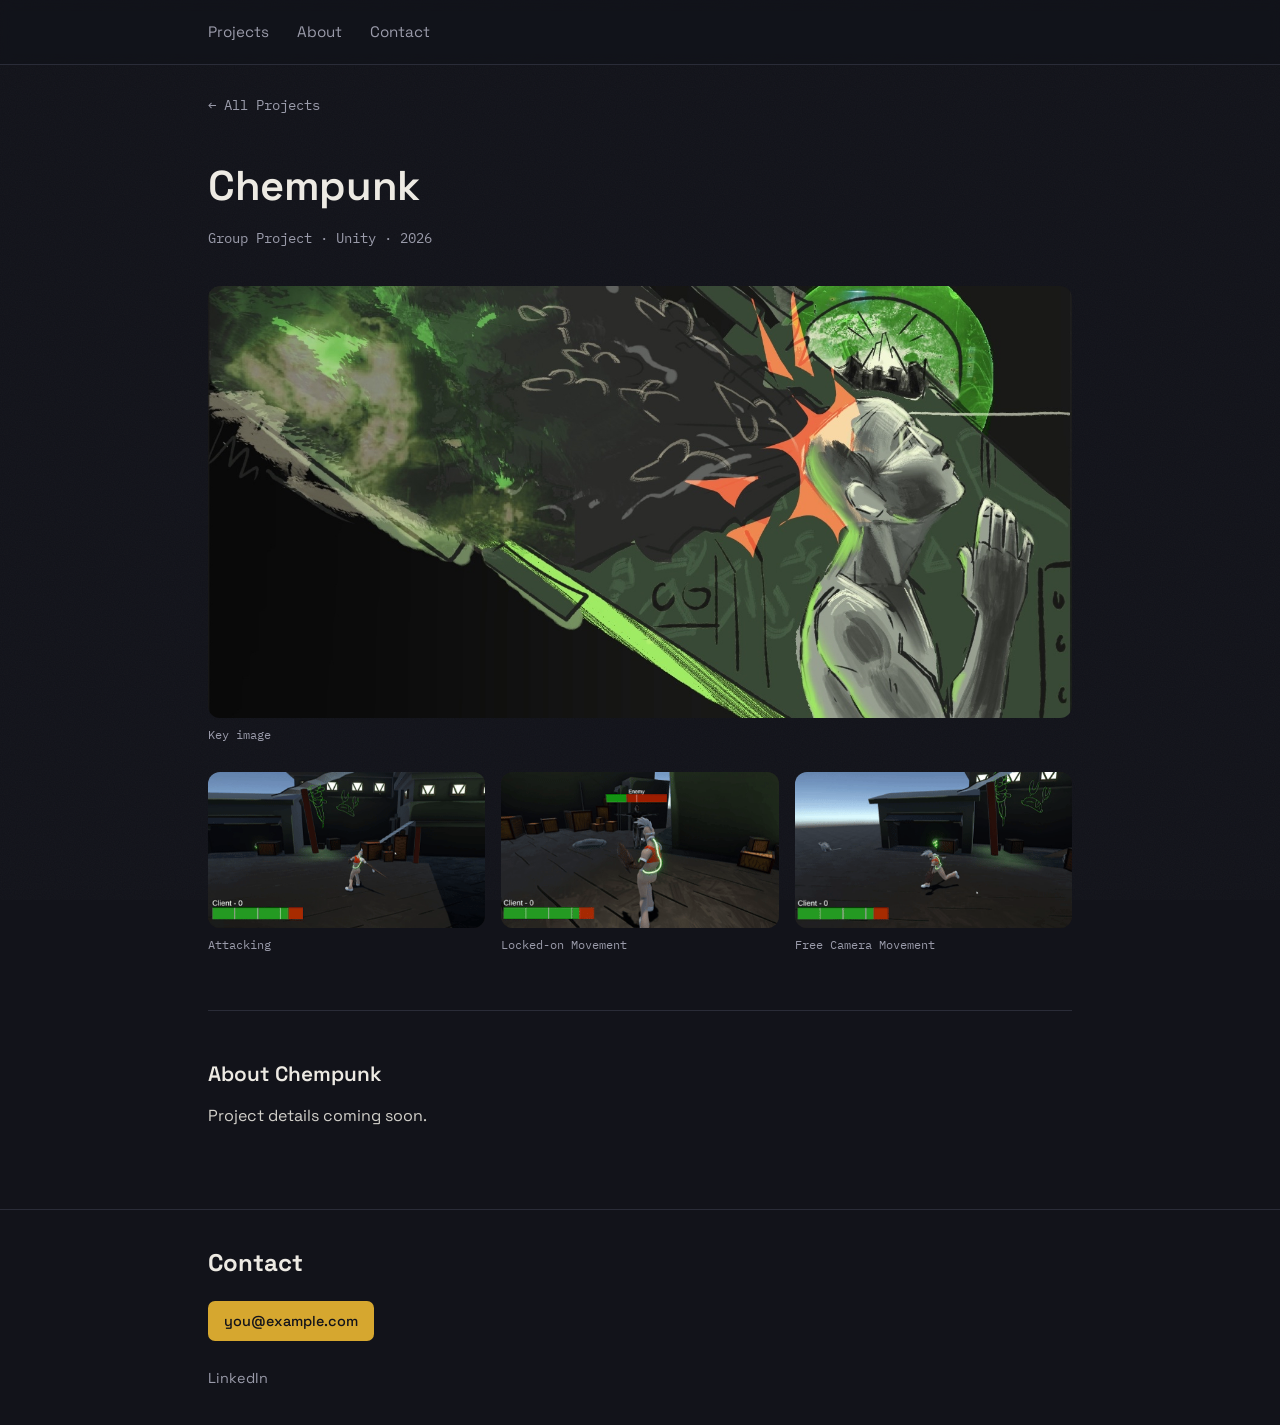
==== chempunk.html @ a5f0ac64 "Cleanup" ====
<!DOCTYPE html>
<html lang="en">
<head>
<meta charset="UTF-8">
<meta name="viewport" content="width=device-width, initial-scale=1.0">
<title>Chempunk — Games Portfolio</title>
<link rel="preconnect" href="https://fonts.googleapis.com">
<link rel="preconnect" href="https://fonts.gstatic.com" crossorigin>
<link href="https://fonts.googleapis.com/css2?family=Space+Grotesk:wght@400;500;600;700&family=IBM+Plex+Mono:wght@400;500&display=swap" rel="stylesheet">
<link rel="stylesheet" href="style.css">
</head>
<body class="chempunk-page">

  <div class="grain"></div>

  <header class="site-header">
    <div class="wrap header-inner">
      <nav class="header-nav">
        <a href="index.html#work">Projects</a>
        <a href="index.html#about">About</a>
        <a href="#contact">Contact</a>
      </nav>
    </div>
  </header>

  <div class="wrap detail-header">
    <a class="back-link" href="index.html">&larr; All Projects</a>
  </div>

  <main>
    <section class="detail-hero chempunk-detail-hero wrap">
      <div class="detail-heading">
        <h1>Chempunk</h1>
      </div>
      <p class="detail-meta">Group Project · Unity · 2026</p>
    </section>

    <section class="chempunk-media wrap" aria-label="Chempunk media references">
      <figure class="chempunk-feature">
        <img class="chempunk-media-image chempunk-feature-image" src="images/cheamheadsthumbnail.png" alt="Placeholder for Chempunk key image">
        <figcaption>Key image</figcaption>
      </figure>
      <div class="chempunk-gif-grid">
        <figure class="chempunk-gif">
          <img class="chempunk-media-image" src="images/chemheadsattack.gif" alt="Placeholder for Chempunk GIF reference 1">
          <figcaption>Attacking</figcaption>
        </figure>
        <figure class="chempunk-gif">
          <img class="chempunk-media-image" src="images/chemheadslockedonmovement.gif" alt="Placeholder for Chempunk GIF reference 2">
          <figcaption>Locked-on Movement</figcaption>
        </figure>
        <figure class="chempunk-gif">
          <img class="chempunk-media-image" src="images/chemheadsfreecammovement.gif" alt="Placeholder for Chempunk GIF reference 3">
          <figcaption>Free Camera Movement</figcaption>
        </figure>
      </div>
    </section>

    <section class="detail-body chempunk-body wrap">
      <div class="detail-copy">
        <h2>About Chempunk</h2>
        <p>Project details coming soon.</p>
      </div>
    </section>
  </main>

  <footer id="contact" class="site-footer contact-footer">
    <div class="wrap footer-inner">
      <h2>Contact</h2>
      <a class="btn" href="mailto:you@example.com">you@example.com</a>
      <div class="footer-links">
        <a href="#">LinkedIn</a>
      </div>
    </div>
  </footer>

</body>
</html>
---- style.css ----
/* =========================================================
   Tokens
========================================================= */
:root{
  --bg:          #12131a;
  --bg-raised:   #191b24;
  --ink:         #edeae3;
  --ink-dim:     #9a9baa;
  --line:        #2a2c38;
  --accent:      #d6a72f;   /* amber — used sparingly */
  --accent-ink:  #12131a;
 
  --font-display: 'Space Grotesk', 'Segoe UI', sans-serif;
  --font-body:    'Space Grotesk', 'Segoe UI', sans-serif;
  --font-mono:    'IBM Plex Mono', monospace;
}
 
*{ box-sizing: border-box; }
html{ scroll-behavior: smooth; }
 
body{
  margin:0;
  background: var(--bg);
  color: var(--ink);
  font-family: var(--font-body);
  line-height: 1.55;
  -webkit-font-smoothing: antialiased;
}
 
@media (prefers-reduced-motion: reduce){
  html{ scroll-behavior: auto; }
  *{ animation-duration: 0.01ms !important; transition-duration: 0.01ms !important; }
}
 
.wrap{
  max-width: 920px;
  margin: 0 auto;
  padding: 0 28px;
}
 
a{ color: inherit; }
 
:focus-visible{
  outline: 2px solid var(--accent);
  outline-offset: 3px;
}
 
/* subtle grain so flat dark background doesn't feel like a template */
.grain{
  position: fixed;
  inset: 0;
  pointer-events: none;
  z-index: 0;
  opacity: 0.035;
  background-image: url("data:image/svg+xml,%3Csvg xmlns='http://www.w3.org/2000/svg' width='120' height='120'%3E%3Cfilter id='n'%3E%3CfeTurbulence type='fractalNoise' baseFrequency='0.85' numOctaves='2' stitchTiles='stitch'/%3E%3C/filter%3E%3Crect width='100%25' height='100%25' filter='url(%23n)'/%3E%3C/svg%3E");
}
 
/* =========================================================
   Header
========================================================= */
.site-header{
  position: sticky;
  top: 0;
  z-index: 10;
  background: rgba(18,19,26,0.86);
  backdrop-filter: blur(6px);
  border-bottom: 1px solid var(--line);
}
.header-inner{
  display:flex;
  align-items:center;
  justify-content: space-between;
  height: 64px;
}
.header-nav{ display:flex; gap: 28px; }
.header-nav a{
  text-decoration: none;
  font-size: 0.95rem;
  color: var(--ink-dim);
  transition: color 0.15s ease;
}
.header-nav a:hover{ color: var(--ink); }
 
/* =========================================================
   Hero
========================================================= */
.hero{
  padding: 72px 0 72px;
  position: relative;
  z-index: 1;
}
.hero-inner{
  display: grid;
  grid-template-columns: 220px minmax(0, 1fr);
  gap: 36px;
  align-items: start;
}
.hero-photo{
  width: 100%;
  aspect-ratio: 4 / 5;
  margin: 0;
  border: 1px solid var(--line);
  border-radius: 10px;
  overflow: hidden;
  background: var(--bg-raised);
}
.hero-photo img,
.hero-photo-placeholder{
  width: 100%;
  height: 100%;
  display: block;
}
.hero-photo img{ object-fit: cover; }
.hero-photo-placeholder{
  display: flex;
  flex-direction: column;
  align-items: center;
  justify-content: center;
  gap: 8px;
  color: var(--ink-dim);
  background: linear-gradient(145deg, var(--bg-raised), #242735);
  font-family: var(--font-mono);
  text-align: center;
  text-transform: uppercase;
}
.hero-photo-placeholder span{ color: var(--ink); font-size: 0.9rem; }
.hero-photo-placeholder small{ font-size: 0.68rem; text-transform: none; }
.hero-title{
  font-family: var(--font-display);
  font-weight: 600;
  font-size: clamp(2.1rem, 5vw, 3.4rem);
  line-height: 1.12;
  margin: 0 0 22px;
  max-width: 14ch;
  letter-spacing: -0.01em;
}
.hero-sub{
  max-width: 54ch;
  color: var(--ink-dim);
  font-size: 1.05rem;
  margin: 0 0 40px;
}
 
/* =========================================================
   Work / game cards
========================================================= */
.work{
  padding: 20px 0 40px;
  position: relative;
  z-index: 1;
}
.game{
  display: grid;
  grid-template-columns: 220px 1fr;
  gap: 32px;
  padding: 40px 0;
  border-top: 1px solid var(--line);
}
.game:last-child{ border-bottom: 1px solid var(--line); }
 
.game-cover{
  display: block;
  aspect-ratio: 4 / 3;
  border-radius: 10px;
  overflow: hidden;
  background: var(--bg-raised);
  transition: opacity 0.15s ease;
}
.game-cover:hover{ opacity: 0.85; }
 
.game-heading h2 a{
  text-decoration: none;
  color: inherit;
  transition: color 0.15s ease;
}
.game-heading h2 a:hover{ color: var(--accent); }
.game-cover img{
  width: 100%;
  height: 100%;
  object-fit: cover;
  display: block;
}
.cover-fallback{
  width: 100%;
  height: 100%;
  display:flex;
  align-items:center;
  justify-content:center;
  font-family: var(--font-mono);
  font-size: 1.5rem;
  letter-spacing: 0.06em;
  color: rgba(237,234,227,0.85);
  background: linear-gradient(155deg, var(--tile-a, #333) 0%, var(--tile-b, #111) 100%);
}
.performance-cover .cover-fallback{
  --tile-a: #315d58;
  --tile-b: #172320;
  font-size: 1.05rem;
  color: #dce8d9;
}
.chempunk-cover .cover-fallback{
  --tile-a: #5a3d29;
  --tile-b: #211a19;
  color: #f1d2a7;
  font-size: 1.05rem;
}
 
.game-heading{
  display:flex;
  align-items: center;
  gap: 12px;
  flex-wrap: wrap;
}
.game-heading h2{
  font-family: var(--font-display);
  font-size: 1.5rem;
  font-weight: 600;
  margin: 0;
}
.game-meta{
  font-family: var(--font-mono);
  font-size: 0.82rem;
  color: var(--ink-dim);
  margin: 8px 0 14px;
}
.game-desc{
  margin: 0 0 18px;
  max-width: 62ch;
  color: rgba(237,234,227,0.88);
}
.game-tags{
  display:flex;
  gap: 8px;
  flex-wrap: wrap;
  margin-bottom: 20px;
}
.game-tags span{
  font-size: 0.78rem;
  color: var(--ink-dim);
  border: 1px solid var(--line);
  padding: 4px 10px;
  border-radius: 6px;
}
.game-links{
  display:flex;
  gap: 12px;
  flex-wrap: wrap;
}
 
.btn{
  display: inline-block;
  text-decoration: none;
  font-size: 0.9rem;
  font-weight: 500;
  padding: 9px 16px;
  border-radius: 7px;
  background: var(--accent);
  color: var(--accent-ink);
  transition: transform 0.12s ease, background 0.15s ease;
}
.btn:hover{ background: #e6ba46; }
.btn:active{ transform: translateY(1px); }
 
@media (max-width: 640px){
  .hero-inner{ grid-template-columns: 1fr; gap: 32px; }
  .hero-photo{ max-width: 220px; }
  .game{ grid-template-columns: 1fr; }
  .game-cover{ aspect-ratio: 16 / 9; }
}
 
/* =========================================================
   Game detail page
========================================================= */
.detail-header{
  padding: 28px 0;
}
.back-link{
  font-family: var(--font-mono);
  font-size: 0.85rem;
  text-decoration: none;
  color: var(--ink-dim);
  display: inline-flex;
  align-items: center;
  gap: 8px;
  transition: color 0.15s ease;
}
.back-link:hover{ color: var(--ink); }
 
.detail-hero{
  padding: 8px 0 48px;
  position: relative;
  z-index: 1;
}
.chempunk-detail-hero{ padding-bottom: 27px; }
.chempunk-detail-hero .detail-meta{ margin-bottom: 7px; }
.chempunk-page .wrap{ padding-left: 28px; padding-right: 28px; }
.windward-page .wrap{ padding-left: 28px; padding-right: 28px; }
.windward-detail-hero{ padding-bottom: 10px; }
.detail-heading{
  display:flex;
  align-items: center;
  gap: 14px;
  flex-wrap: wrap;
  margin-bottom: 10px;
}
.detail-heading h1{
  font-family: var(--font-display);
  font-size: clamp(1.9rem, 4.5vw, 2.6rem);
  font-weight: 600;
  margin: 0;
  letter-spacing: -0.01em;
}
.detail-meta{
  font-family: var(--font-mono);
  font-size: 0.88rem;
  color: var(--ink-dim);
  margin: 0 0 28px;
}
.detail-tags{
  display:flex;
  gap: 8px;
  flex-wrap: wrap;
  margin-bottom: 32px;
}
.detail-tags span{
  font-size: 0.78rem;
  color: var(--ink-dim);
  border: 1px solid var(--line);
  padding: 4px 10px;
  border-radius: 6px;
}
.performance-hero{ padding-bottom: 8px; }
.performance-intro{
  max-width: 58ch;
  color: var(--ink-dim);
  margin: 0 0 24px;
}
.performance-projects{
  padding-bottom: 64px;
  position: relative;
  z-index: 1;
}
.performance-project{
  padding: 34px 0 40px;
  border-top: 1px solid var(--line);
}
.performance-project:last-child{ border-bottom: 1px solid var(--line); }
.performance-project-heading{ margin-bottom: 22px; }
.performance-number{
  font-family: var(--font-mono);
  font-size: 0.76rem;
  color: var(--accent);
  margin: 0 0 5px;
}
.performance-project h2{
  font-family: var(--font-display);
  font-size: 1.5rem;
  font-weight: 600;
  margin: 0;
}
.performance-project-layout{
  display: grid;
  grid-template-columns: minmax(0, 1fr) minmax(0, 1fr);
  gap: 36px;
  align-items: start;
}
.performance-gallery{
  display: grid;
  grid-template-columns: repeat(2, minmax(0, 1fr));
  gap: 12px;
}
.performance-shot{ min-width: 0; margin: 0; }
.performance-shot--featured{ grid-column: 1 / -1; }
.performance-shot-placeholder{
  position: relative;
  width: 100%;
  aspect-ratio: 16 / 9;
  display: flex;
  flex-direction: column;
  align-items: center;
  justify-content: center;
  gap: 7px;
  padding: 16px;
  border: 1px dashed #46645b;
  background-color: #172320;
  background-image: linear-gradient(rgba(155, 190, 167, 0.07) 1px, transparent 1px), linear-gradient(90deg, rgba(155, 190, 167, 0.07) 1px, transparent 1px);
  background-size: 24px 24px;
  text-align: center;
  overflow: hidden;
}
.performance-shot-placeholder img{
  position: absolute;
  inset: 0;
  width: 100%;
  height: 100%;
  display: block;
  object-fit: cover;
  object-position: center;
}
.performance-shot-placeholder span{
  font-family: var(--font-mono);
  font-size: 0.76rem;
  color: #b8d0bd;
}
.performance-shot-placeholder small{
  font-size: 0.75rem;
  color: var(--ink-dim);
}
.performance-shot > img{
  display: block;
  width: 100%;
  height: auto;
  aspect-ratio: 16 / 9;
  object-fit: cover;
  object-position: center;
  border: 1px solid var(--line);
}
.performance-shot > video{
  display: block;
  width: 100%;
  aspect-ratio: 16 / 9;
  object-fit: contain;
  background: #000;
  border: 1px solid var(--line);
}
.performance-shot--small .performance-shot-placeholder{ aspect-ratio: 16 / 9; }
.performance-shot--small > img{ aspect-ratio: 4 / 3; }
.performance-shot figcaption{
  margin-top: 7px;
  font-family: var(--font-mono);
  font-size: 0.7rem;
  color: var(--ink-dim);
}
.performance-story{ display: grid; gap: 18px; }
.performance-summary{
  margin: 0;
  font-size: 1.02rem;
  color: rgba(237,234,227,0.9);
}
.performance-story-block{
  padding-top: 13px;
  border-top: 1px solid var(--line);
}
.performance-story-block h3{
  margin: 0 0 6px;
  font-family: var(--font-mono);
  font-size: 0.76rem;
  color: rgba(237,234,227,0.88);
}
.performance-story-block p{
  margin: 0;
  font-size: 0.9rem;
  color: var(--ink-dim);
}
@media (max-width: 640px){
  .performance-project-layout{ grid-template-columns: 1fr; gap: 24px; }
}
 
/* video */
.media-block{
  padding: 8px 0 56px;
  position: relative;
  z-index: 1;
}
.video-frame{
  position: relative;
  width: 100%;
  aspect-ratio: 16 / 9;
  border-radius: 12px;
  overflow: hidden;
  background: var(--bg-raised);
  border: 1px solid var(--line);
}
.chempunk-media{
  padding: 2px 0 56px;
  position: relative;
  z-index: 1;
}
.chempunk-feature,
.chempunk-gif{ min-width: 0; margin: 0; }
.chempunk-feature{ margin-bottom: 28px; }
.chempunk-media-image{
  display: block;
  width: 100%;
  aspect-ratio: 16 / 9;
  border: none;
  border-radius: 12px;
  background-color: #211e1b;
  object-fit: cover;
}
.chempunk-feature-image{ aspect-ratio: 16 / 8; }
.chempunk-feature figcaption,
.chempunk-gif figcaption{
  margin-top: 8px;
  color: var(--ink-dim);
  font-family: var(--font-mono);
  font-size: 0.72rem;
}
.chempunk-gif-grid{
  display: grid;
  grid-template-columns: repeat(3, minmax(0, 1fr));
  gap: 16px;
}
@media (max-width: 640px){
  .chempunk-gif-grid{ grid-template-columns: 1fr; }
}
.image-collage img{
  position: absolute;
  inset: 0;
  width: 100%;
  height: 100%;
  object-fit: cover;
  opacity: 0;
  animation: detail-collage-fade 30s ease-in-out infinite;
}
.image-collage img:nth-child(1){ animation-delay: 0s; }
.image-collage img:nth-child(2){ animation-delay: -24s; }
.image-collage img:nth-child(3){ animation-delay: -18s; }
.image-collage img:nth-child(4){ animation-delay: -12s; }
.image-collage img:nth-child(5){ animation-delay: -6s; }
@keyframes detail-collage-fade{
  0%, 14%{ opacity: 1; }
  20%, 94%{ opacity: 0; }
  100%{ opacity: 1; }
}
@media (prefers-reduced-motion: reduce){
  .image-collage img{ animation: none; opacity: 0; }
  .image-collage img:first-child{ opacity: 1; }
}
/* long-form body */
.detail-body{
  padding: 8px 0 64px;
  position: relative;
  z-index: 1;
  display: grid;
  grid-template-columns: 1fr 240px;
  gap: 56px;
  border-top: 1px solid var(--line);
}
.chempunk-body{
  grid-template-columns: 1fr;
  border-top: none;
}
.chempunk-body::before{
  content: "";
  position: absolute;
  top: 0;
  left: 28px;
  right: 28px;
  border-top: 1px solid var(--line);
}
.detail-copy h2{
  font-family: var(--font-display);
  font-size: 1.3rem;
  font-weight: 600;
  margin: 40px 0 14px;
}
.detail-copy h2:first-child{ margin-top: 40px; }
.windward-copy h2,
.windward-copy h2:first-child{ margin-top: 10px; }
.detail-copy p{
  max-width: 62ch;
  color: rgba(237,234,227,0.88);
  margin: 0 0 16px;
}
.detail-side{
  border-left: 1px solid var(--line);
  padding-left: 32px;
  height: fit-content;
}
.side-block{ margin-bottom: 28px; }
.side-block h3{
  font-family: var(--font-mono);
  font-size: 0.78rem;
  color: var(--ink-dim);
  margin: 0 0 8px;
  font-weight: 500;
}
.side-block p{
  margin: 0;
  font-size: 0.92rem;
}
 
/* gallery */
.gallery{
  display: grid;
  grid-template-columns: repeat(3, 1fr);
  gap: 14px;
  margin-top: 12px;
}
.gallery-tile{
  aspect-ratio: 4 / 3;
  border-radius: 8px;
  background: var(--bg-raised);
  display:flex;
  align-items:center;
  justify-content:center;
  font-family: var(--font-mono);
  font-size: 0.75rem;
  color: var(--ink-dim);
  border: 1px dashed var(--line);
  overflow: hidden;
  cursor: zoom-in;
  transition: border-color 0.15s ease, transform 0.15s ease;
}
.gallery-tile:hover{
  border-color: var(--accent);
  transform: translateY(-2px);
}
.gallery-tile img{
  width: 100%;
  height: 100%;
  object-fit: cover;
  display: block;
}
.lightbox[hidden]{ display: none; }
.lightbox{
  position: fixed;
  inset: 0;
  z-index: 20;
  display: grid;
  grid-template-columns: minmax(44px, 1fr) minmax(0, 900px) minmax(44px, 1fr);
  align-items: center;
  gap: 20px;
  padding: 40px 28px;
  background: rgba(10, 11, 16, 0.94);
}
.lightbox-content{
  width: 100%;
  margin: 0;
  text-align: center;
}
.lightbox-image{
  display: block;
  width: 100%;
  max-height: calc(100vh - 120px);
  object-fit: contain;
  border: 1px solid var(--line);
  background: var(--bg-raised);
}
.lightbox-caption{
  margin-top: 12px;
  color: var(--ink-dim);
  font-family: var(--font-mono);
  font-size: 0.78rem;
}
.lightbox button{
  border: 1px solid var(--line);
  border-radius: 50%;
  width: 44px;
  height: 44px;
  background: var(--bg-raised);
  color: var(--ink);
  cursor: pointer;
  font-size: 1.4rem;
  line-height: 1;
}
.lightbox button:hover{ border-color: var(--accent); color: var(--accent); }
.lightbox-close{
  position: absolute;
  top: 20px;
  right: 24px;
}
.lightbox-open{ overflow: hidden; }
 
@media (max-width: 720px){
  .detail-body{ grid-template-columns: 1fr; }
  .detail-side{
    border-left: none;
    border-top: 1px solid var(--line);
    padding-left: 0;
    padding-top: 28px;
  }
  .gallery{ grid-template-columns: repeat(2, 1fr); }
  .lightbox{
    grid-template-columns: 44px minmax(0, 1fr) 44px;
    gap: 10px;
    padding: 56px 12px 24px;
  }
  .lightbox button{ width: 38px; height: 38px; }
}
 
/* =========================================================
   Footer
========================================================= */
.site-footer{
  border-top: 1px solid var(--line);
  padding: 56px 0 72px;
  position: relative;
  z-index: 1;
}
.contact-footer{ padding: 14px 0 36px; }
.footer-links{
  display:flex;
  gap: 20px;
  margin-top: 26px;
}
.footer-links a{
  text-decoration: none;
  color: var(--ink-dim);
  font-size: 0.9rem;
}
.footer-links a:hover{ color: var(--ink); }
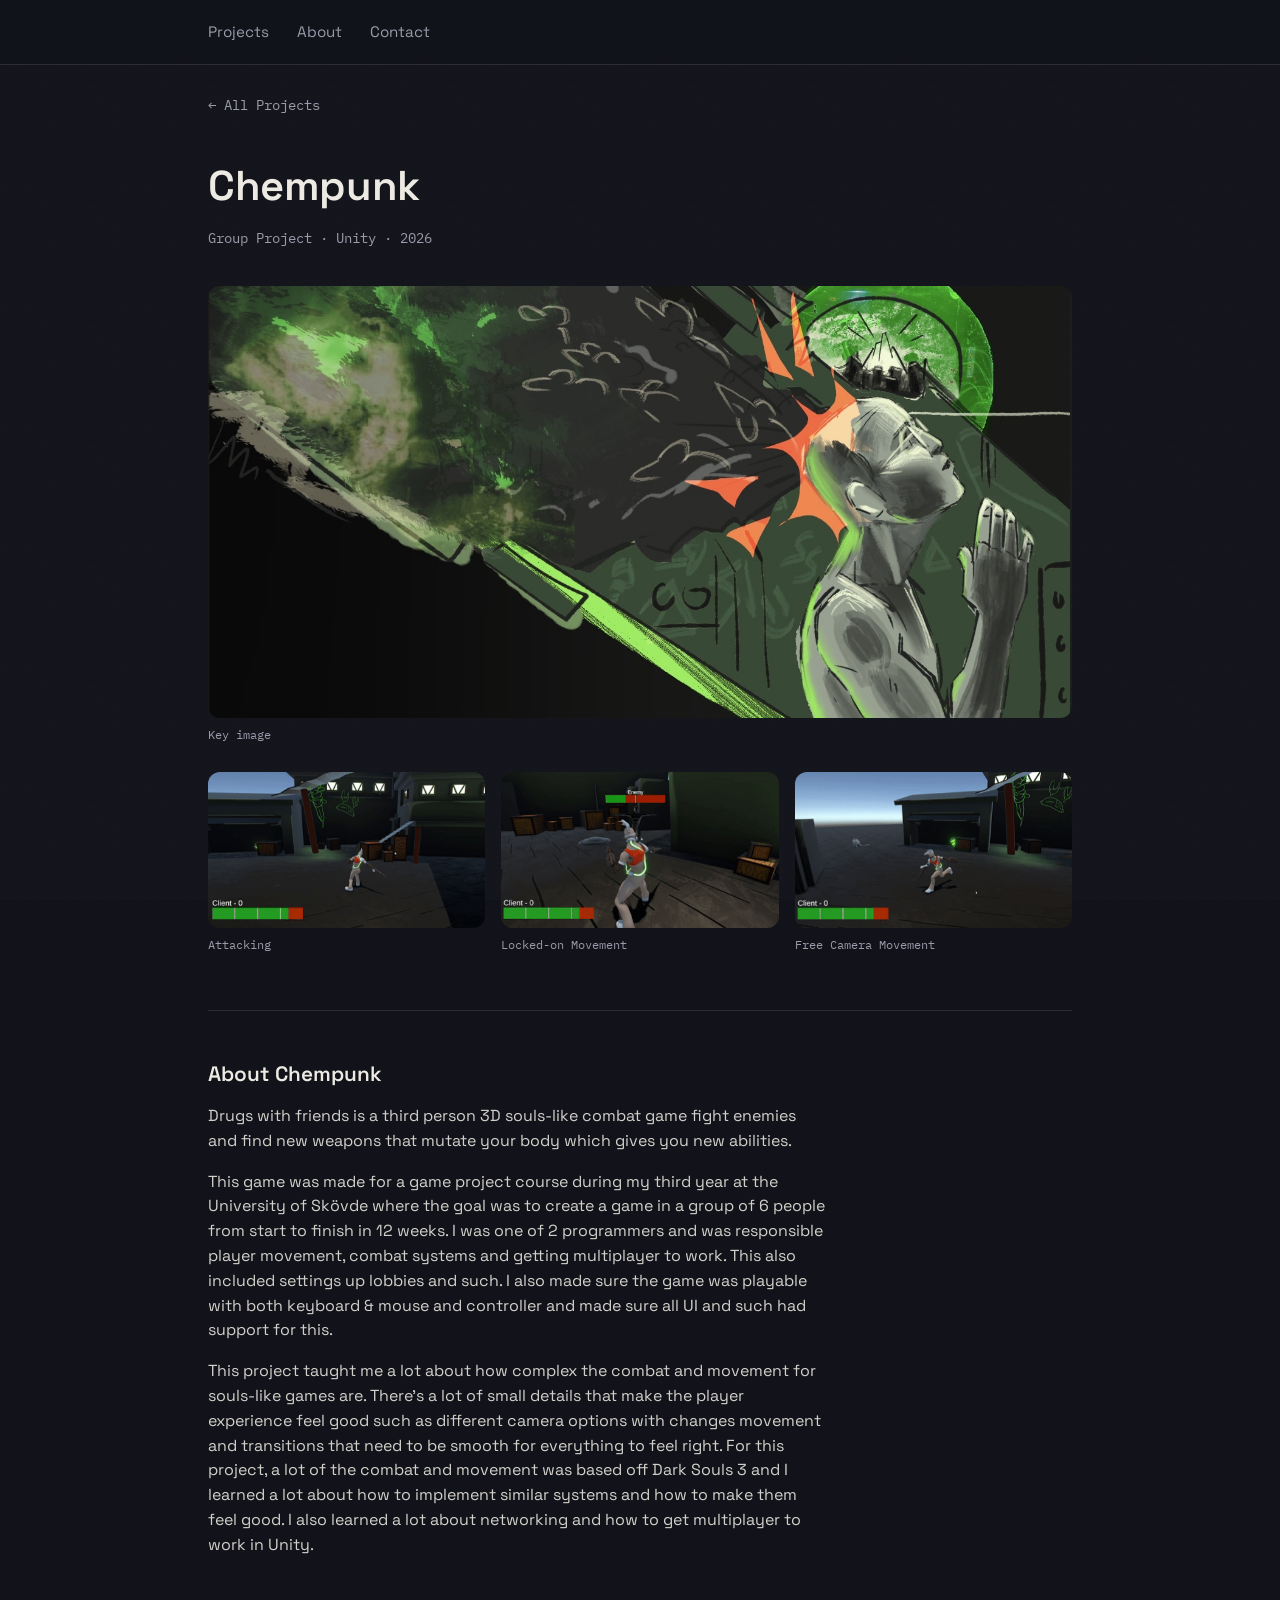
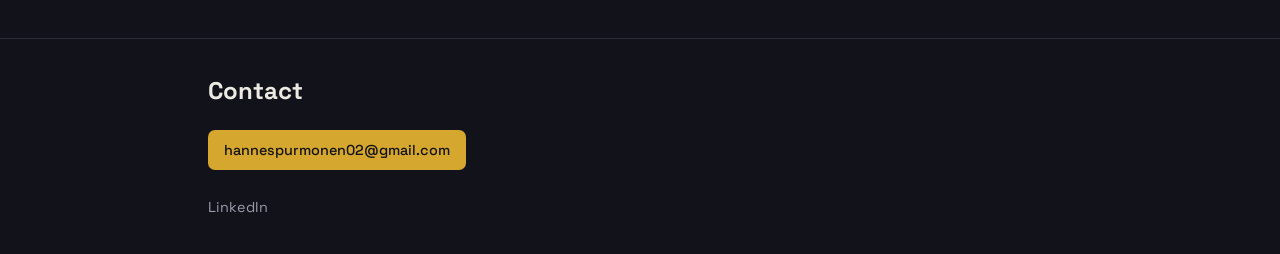
==== commit f91fe636: "Chempunk info" ====
--- a/chempunk.html
+++ b/chempunk.html
@@ -59,7 +59,21 @@
     <section class="detail-body chempunk-body wrap">
       <div class="detail-copy">
         <h2>About Chempunk</h2>
-        <p>Project details coming soon.</p>
+        <p>
+          Drugs with friends is a third person 3D souls-like combat game fight enemies and find new weapons that mutate your body which gives you new abilities.
+        </p>
+        <p>
+          This game was made for a game project course during my third year at the University of Skövde where the goal was to create a game in a group of 6 people from 
+          start to finish in 12 weeks.
+          I was one of 2 programmers and was responsible player movement, combat systems and getting multiplayer to work. This also included settings up lobbies and such. I also made sure the 
+          game was playable with both keyboard & mouse and controller and made sure all UI and such had support for this. 
+        </p>
+        <p>
+          This project taught me a lot about how complex the combat and movement for souls-like games are. There's a lot of small details that make the player experience feel good such as 
+          different camera options with changes movement and transitions that need to be smooth for everything to feel right. For this project, a lot of the combat and movement was based 
+          off Dark Souls 3 and I learned a lot about how to implement similar systems and how to make them feel good. I also learned a lot about networking and how to get multiplayer 
+          to work in Unity.
+        </p>
       </div>
     </section>
   </main>
@@ -67,9 +81,9 @@
   <footer id="contact" class="site-footer contact-footer">
     <div class="wrap footer-inner">
       <h2>Contact</h2>
-      <a class="btn" href="mailto:you@example.com">you@example.com</a>
+      <a class="btn" href="mailto:hannespurmonen02@gmail.com">hannespurmonen02@gmail.com</a>
       <div class="footer-links">
-        <a href="#">LinkedIn</a>
+        <a href="https://www.linkedin.com/in/hannes-purmonen-02/">LinkedIn</a>
       </div>
     </div>
   </footer>
--- a/style.css
+++ b/style.css
@@ -85,15 +85,20 @@
    Hero
 ========================================================= */
 .hero{
-  padding: 72px 0 72px;
+  padding: 48px 0 16px;
   position: relative;
   z-index: 1;
 }
 .hero-inner{
   display: grid;
-  grid-template-columns: 220px minmax(0, 1fr);
+  grid-template-columns: minmax(220px, 42%) minmax(0, 1fr);
   gap: 36px;
-  align-items: start;
+  align-items: stretch;
+}
+.hero-copy{
+  display: flex;
+  flex-direction: column;
+  row-gap: 12px;
 }
 .hero-photo{
   width: 100%;
@@ -130,16 +135,16 @@
   font-weight: 600;
   font-size: clamp(2.1rem, 5vw, 3.4rem);
   line-height: 1.12;
-  margin: 0 0 22px;
+  margin: -8px 0 0;
   max-width: 14ch;
   letter-spacing: -0.01em;
 }
 .hero-sub{
-  max-width: 54ch;
-  color: var(--ink-dim);
-  font-size: 1.05rem;
-  margin: 0 0 40px;
-}
+  color: var(--ink-dim);
+  font-size: 0.9rem;
+  margin: 0;
+}
+.hero-sub:not(:last-child){ margin-bottom: auto; }
  
 /* =========================================================
    Work / game cards
@@ -264,6 +269,7 @@
 @media (max-width: 640px){
   .hero-inner{ grid-template-columns: 1fr; gap: 32px; }
   .hero-photo{ max-width: 220px; }
+  .hero-sub{ font-size: 1.05rem; }
   .game{ grid-template-columns: 1fr; }
   .game-cover{ aspect-ratio: 16 / 9; }
 }
@@ -272,7 +278,7 @@
    Game detail page
 ========================================================= */
 .detail-header{
-  padding: 28px 0;
+  padding: 28px;
 }
 .back-link{
   font-family: var(--font-mono);
@@ -329,7 +335,7 @@
   padding: 4px 10px;
   border-radius: 6px;
 }
-.performance-hero{ padding-bottom: 8px; }
+.performance-hero{ padding: 8px 28px; }
 .performance-intro{
   max-width: 58ch;
   color: var(--ink-dim);
@@ -368,6 +374,7 @@
   display: grid;
   grid-template-columns: repeat(2, minmax(0, 1fr));
   gap: 12px;
+  container-type: inline-size;
 }
 .performance-shot{ min-width: 0; margin: 0; }
 .performance-shot--featured{ grid-column: 1 / -1; }
@@ -424,7 +431,21 @@
   border: 1px solid var(--line);
 }
 .performance-shot--small .performance-shot-placeholder{ aspect-ratio: 16 / 9; }
-.performance-shot--small > img{ aspect-ratio: 4 / 3; }
+.performance-shot--small > img{
+  aspect-ratio: auto;
+  object-fit: initial;
+  background: transparent;
+}
+.performance-shot--shell-sort > img{
+  width: auto;
+  height: calc((100cqw - 12px) / 2.472);
+  margin-inline: 0;
+}
+.performance-shot--merge-sort > img{
+  width: auto;
+  height: calc((100cqw - 12px) / 2.472);
+  margin-left: calc(-17.44cqw + 2px);
+}
 .performance-shot figcaption{
   margin-top: 7px;
   font-family: var(--font-mono);
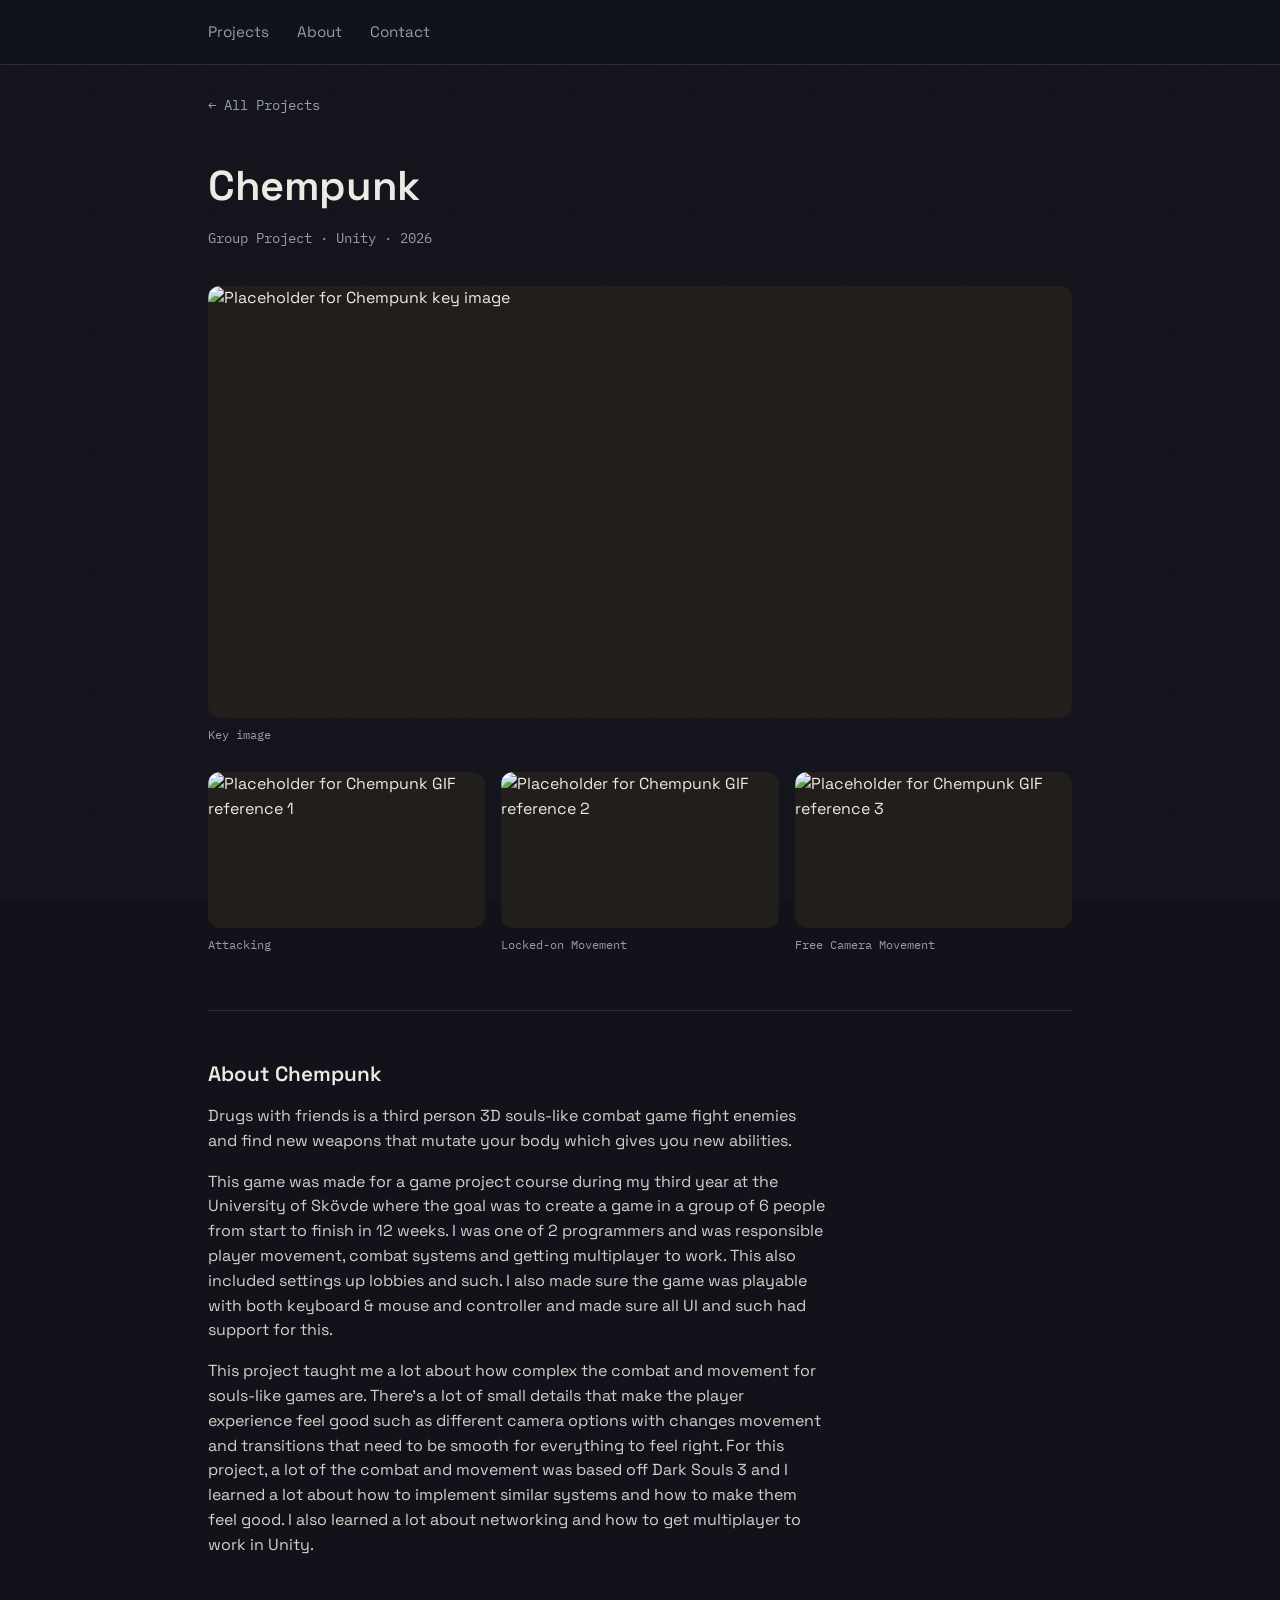
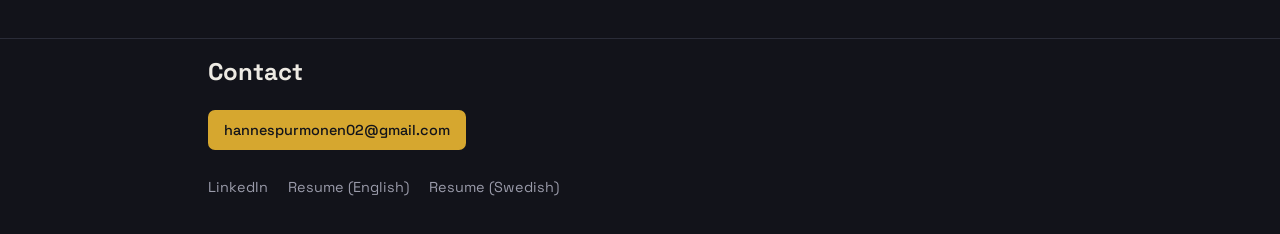
==== commit c3d433be: "improvements" ====
--- a/chempunk.html
+++ b/chempunk.html
@@ -83,7 +83,9 @@
       <h2>Contact</h2>
       <a class="btn" href="mailto:hannespurmonen02@gmail.com">hannespurmonen02@gmail.com</a>
       <div class="footer-links">
-        <a href="https://www.linkedin.com/in/hannes-purmonen-02/">LinkedIn</a>
+        <a href="https://www.linkedin.com/in/hannes-purmonen-858892354/">LinkedIn</a>
+        <a href="files/Resum%C3%A9%20English.pdf" download>Resume (English)</a>
+        <a href="files/Resum%C3%A9%20Swedish.pdf" download>Resume (Swedish)</a>
       </div>
     </div>
   </footer>
--- a/style.css
+++ b/style.css
@@ -711,6 +711,7 @@
   z-index: 1;
 }
 .contact-footer{ padding: 14px 0 36px; }
+.contact-footer h2{ margin-top: 0; }
 .footer-links{
   display:flex;
   gap: 20px;
@@ -721,4 +722,4 @@
   color: var(--ink-dim);
   font-size: 0.9rem;
 }
-.footer-links a:hover{ color: var(--ink); }+.footer-links a:hover{ color: var(--ink); }
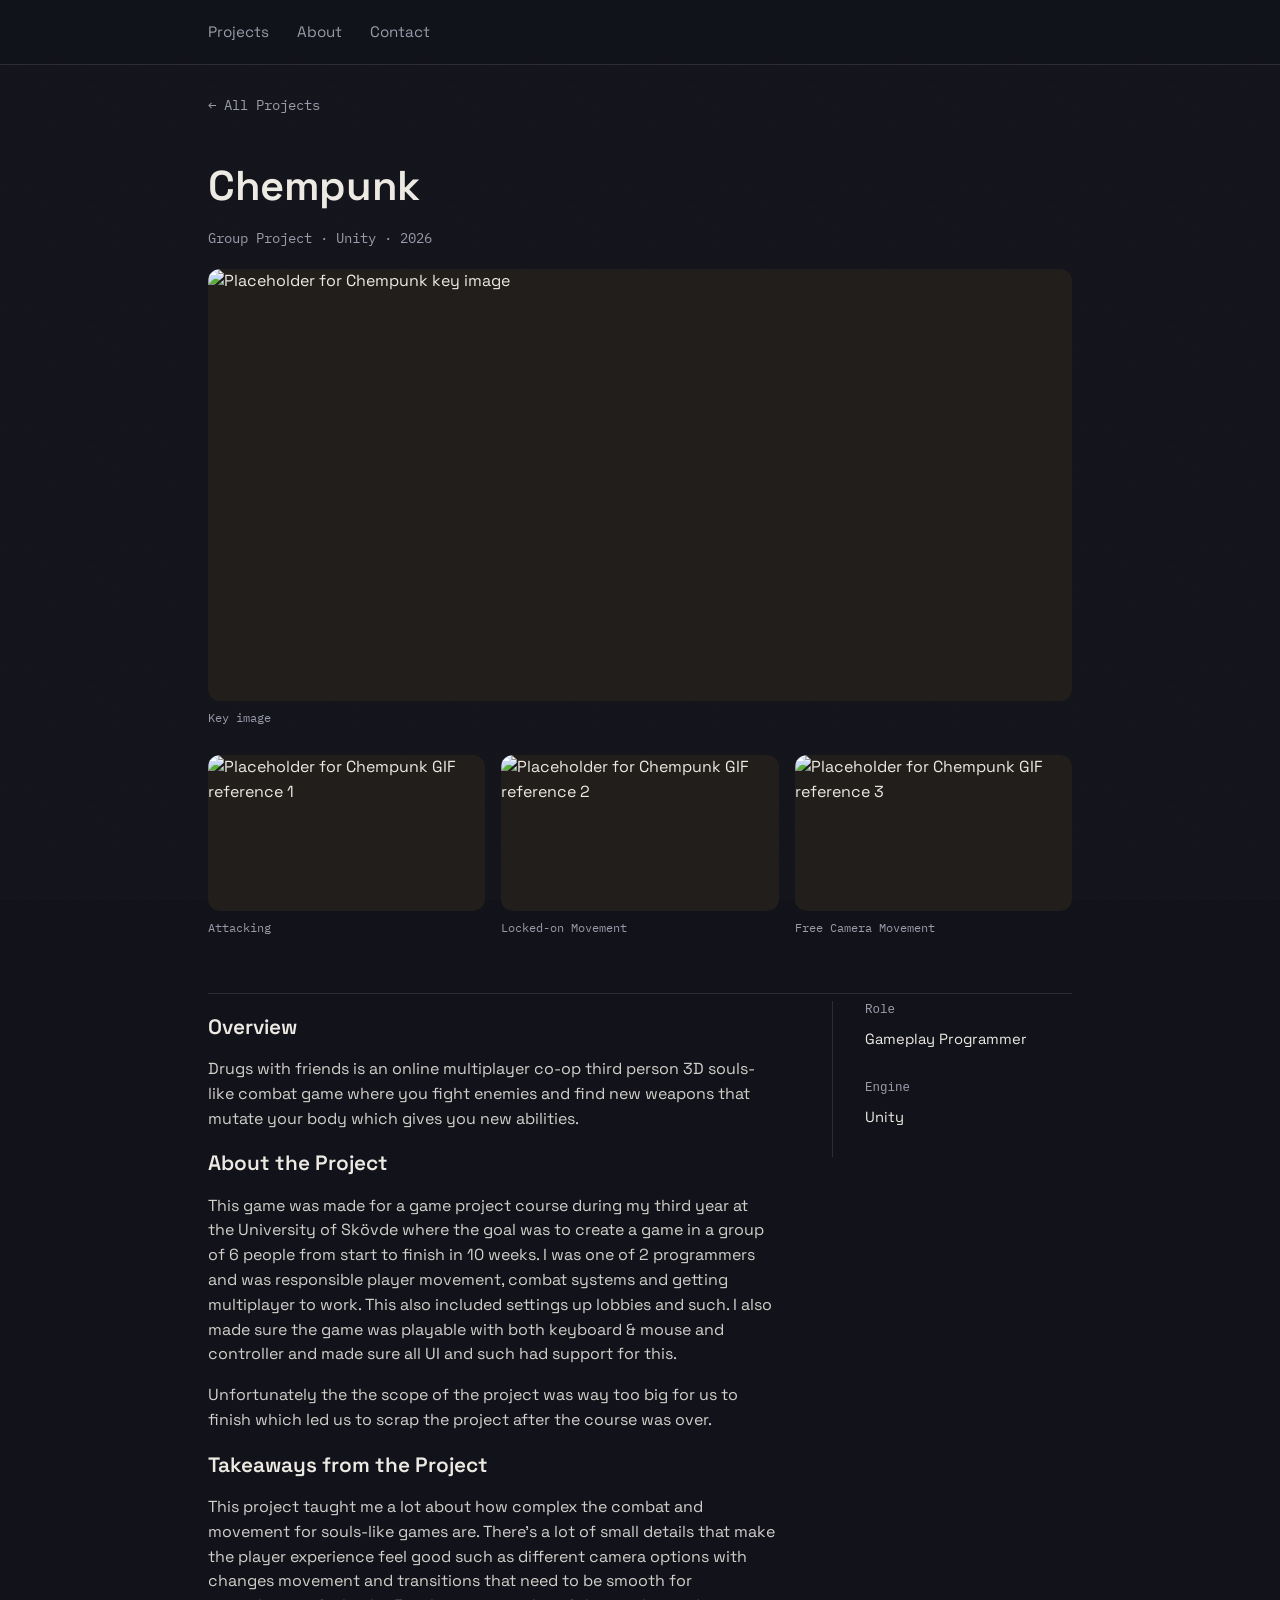
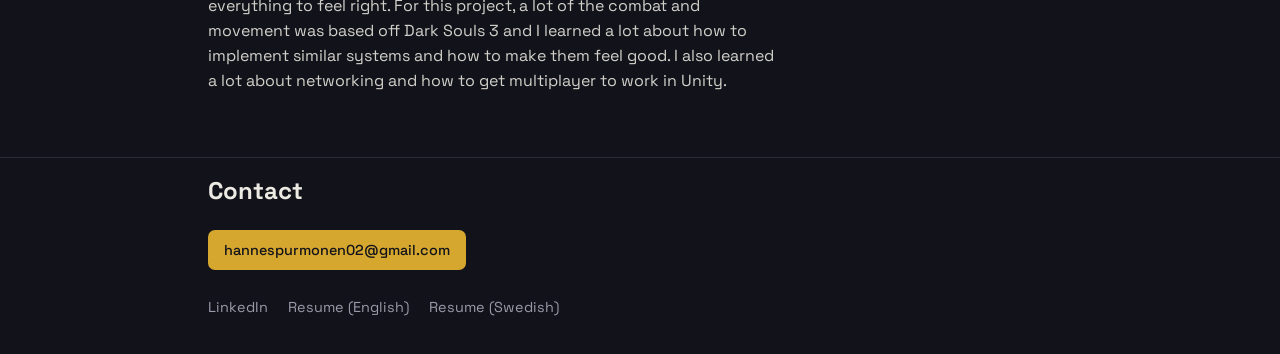
==== commit fdd827fc: "Improvements" ====
--- a/chempunk.html
+++ b/chempunk.html
@@ -58,16 +58,21 @@
 
     <section class="detail-body chempunk-body wrap">
       <div class="detail-copy">
-        <h2>About Chempunk</h2>
+        <h2>Overview</h2>
         <p>
-          Drugs with friends is a third person 3D souls-like combat game fight enemies and find new weapons that mutate your body which gives you new abilities.
+          Drugs with friends is an online multiplayer co-op third person 3D souls-like combat game where you fight enemies and find new weapons that mutate your body which gives you new abilities.
         </p>
+        <h2>About the Project</h2>
         <p>
           This game was made for a game project course during my third year at the University of Skövde where the goal was to create a game in a group of 6 people from 
-          start to finish in 12 weeks.
+          start to finish in 10 weeks.
           I was one of 2 programmers and was responsible player movement, combat systems and getting multiplayer to work. This also included settings up lobbies and such. I also made sure the 
           game was playable with both keyboard & mouse and controller and made sure all UI and such had support for this. 
         </p>
+        <p>
+          Unfortunately the the scope of the project was way too big for us to finish which led us to scrap the project after the course was over.
+        </p>
+        <h2>Takeaways from the Project</h2>
         <p>
           This project taught me a lot about how complex the combat and movement for souls-like games are. There's a lot of small details that make the player experience feel good such as 
           different camera options with changes movement and transitions that need to be smooth for everything to feel right. For this project, a lot of the combat and movement was based 
@@ -75,6 +80,17 @@
           to work in Unity.
         </p>
       </div>
+
+      <aside class="detail-side">
+        <div class="side-block">
+          <h3>Role</h3>
+          <p>Gameplay Programmer</p>
+        </div>
+        <div class="side-block">
+          <h3>Engine</h3>
+          <p>Unity</p>
+        </div>
+      </aside>
     </section>
   </main>
 
--- a/style.css
+++ b/style.css
@@ -297,7 +297,7 @@
   position: relative;
   z-index: 1;
 }
-.chempunk-detail-hero{ padding-bottom: 27px; }
+.chempunk-detail-hero{ padding-bottom: 10px; }
 .chempunk-detail-hero .detail-meta{ margin-bottom: 7px; }
 .chempunk-page .wrap{ padding-left: 28px; padding-right: 28px; }
 .windward-page .wrap{ padding-left: 28px; padding-right: 28px; }
@@ -559,7 +559,7 @@
   border-top: 1px solid var(--line);
 }
 .chempunk-body{
-  grid-template-columns: 1fr;
+  grid-template-columns: 1fr 240px;
   border-top: none;
 }
 .chempunk-body::before{
@@ -577,6 +577,8 @@
   margin: 40px 0 14px;
 }
 .detail-copy h2:first-child{ margin-top: 40px; }
+.chempunk-body .detail-copy h2,
+.chempunk-body .detail-copy h2:first-child{ margin-top: 10px; }
 .windward-copy h2,
 .windward-copy h2:first-child{ margin-top: 10px; }
 .detail-copy p{
@@ -584,6 +586,7 @@
   color: rgba(237,234,227,0.88);
   margin: 0 0 16px;
 }
+.chempunk-body .detail-copy p:last-child{ margin-bottom: 0; }
 .detail-side{
   border-left: 1px solid var(--line);
   padding-left: 32px;
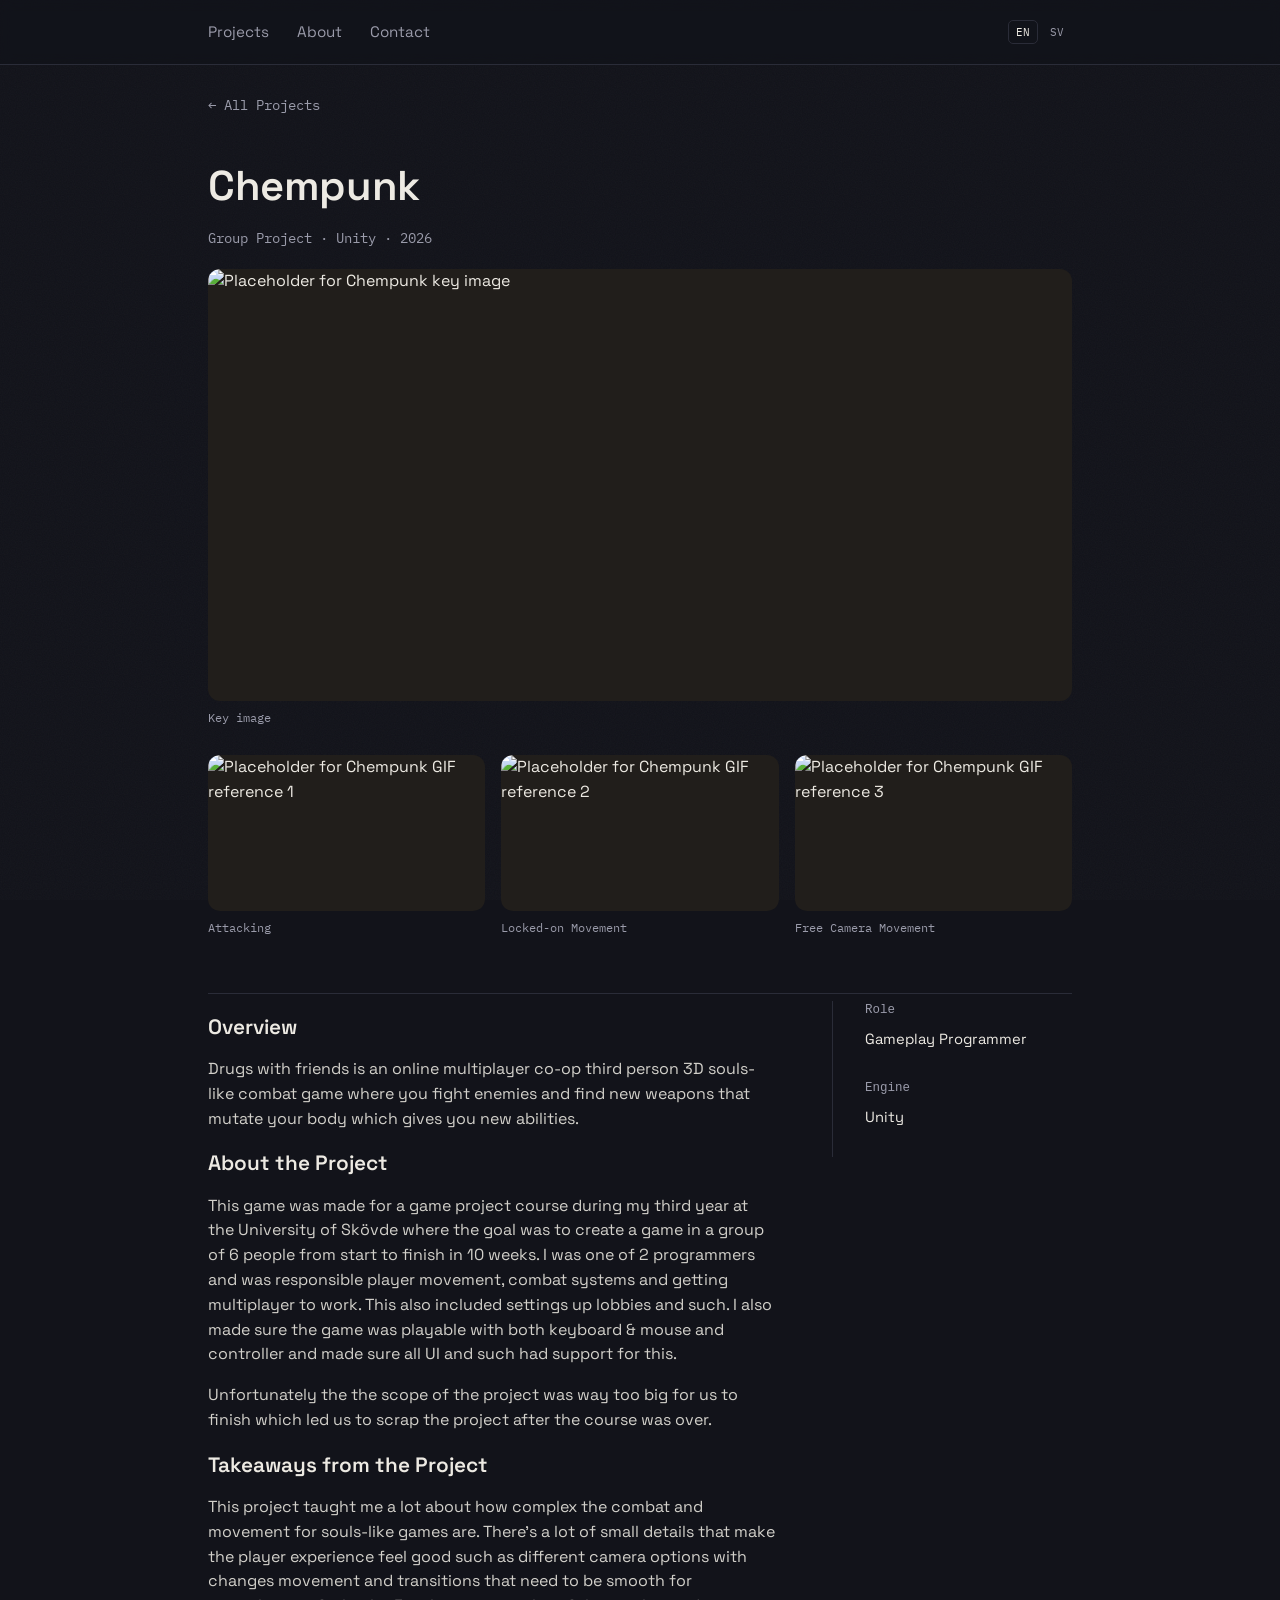
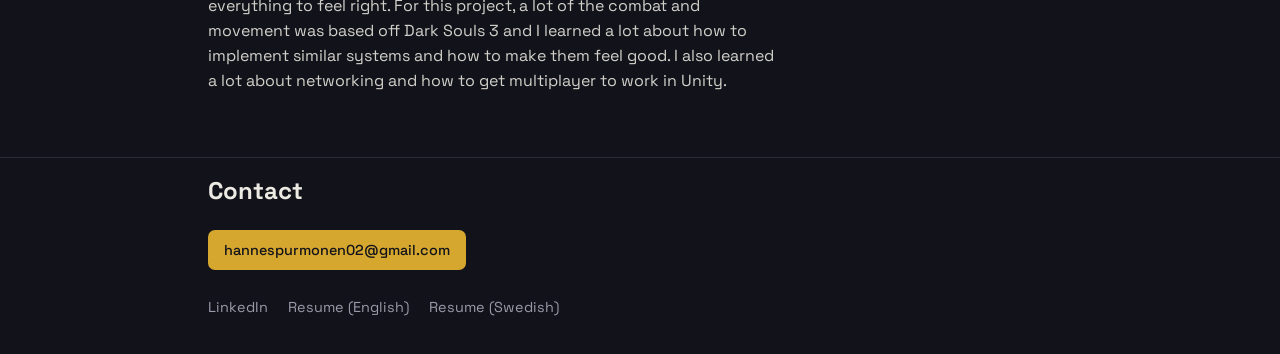
==== commit 30f7848a: "Changing language" ====
--- a/chempunk.html
+++ b/chempunk.html
@@ -17,7 +17,7 @@
     <div class="wrap header-inner">
       <nav class="header-nav">
         <a href="index.html#work">Projects</a>
-        <a href="index.html#about">About</a>
+        <a href="index.html">About</a>
         <a href="#contact">Contact</a>
       </nav>
     </div>
@@ -106,5 +106,7 @@
     </div>
   </footer>
 
+  <script src="translations.js"></script>
+  <script src="language.js"></script>
 </body>
 </html>
--- a/style.css
+++ b/style.css
@@ -80,6 +80,27 @@
   transition: color 0.15s ease;
 }
 .header-nav a:hover{ color: var(--ink); }
+.language-switcher{
+  display: flex;
+  gap: 4px;
+  margin-left: auto;
+  padding-left: 20px;
+}
+.language-switcher button{
+  border: 1px solid transparent;
+  border-radius: 5px;
+  padding: 4px 7px;
+  background: transparent;
+  color: var(--ink-dim);
+  font-family: var(--font-mono);
+  font-size: 0.68rem;
+  cursor: pointer;
+}
+.language-switcher button:hover,
+.language-switcher button.is-active{
+  border-color: var(--line);
+  color: var(--ink);
+}
  
 /* =========================================================
    Hero
@@ -197,7 +218,7 @@
   color: rgba(237,234,227,0.85);
   background: linear-gradient(155deg, var(--tile-a, #333) 0%, var(--tile-b, #111) 100%);
 }
-.performance-cover .cover-fallback{
+.learning-cover .cover-fallback{
   --tile-a: #315d58;
   --tile-b: #172320;
   font-size: 1.05rem;
@@ -335,50 +356,53 @@
   padding: 4px 10px;
   border-radius: 6px;
 }
-.performance-hero{ padding: 8px 28px; }
-.performance-intro{
+.learning-hero{ padding: 8px 28px; }
+.learning-intro{
   max-width: 58ch;
   color: var(--ink-dim);
   margin: 0 0 24px;
 }
-.performance-projects{
+.learning-projects{
   padding-bottom: 64px;
   position: relative;
   z-index: 1;
 }
-.performance-project{
+.learning-project{
   padding: 34px 0 40px;
   border-top: 1px solid var(--line);
 }
-.performance-project:last-child{ border-bottom: 1px solid var(--line); }
-.performance-project-heading{ margin-bottom: 22px; }
-.performance-number{
+.learning-project:last-child{ border-bottom: 1px solid var(--line); }
+.learning-project-heading{ margin-bottom: 22px; }
+.learning-number{
   font-family: var(--font-mono);
   font-size: 0.76rem;
   color: var(--accent);
   margin: 0 0 5px;
 }
-.performance-project h2{
+.learning-project h2{
   font-family: var(--font-display);
   font-size: 1.5rem;
   font-weight: 600;
   margin: 0;
 }
-.performance-project-layout{
+.learning-project-layout{
   display: grid;
   grid-template-columns: minmax(0, 1fr) minmax(0, 1fr);
   gap: 36px;
   align-items: start;
 }
-.performance-gallery{
+.learning-gallery{
   display: grid;
   grid-template-columns: repeat(2, minmax(0, 1fr));
   gap: 12px;
   container-type: inline-size;
 }
-.performance-shot{ min-width: 0; margin: 0; }
-.performance-shot--featured{ grid-column: 1 / -1; }
-.performance-shot-placeholder{
+.learning-project--steering .learning-gallery{
+  grid-template-columns: 1fr;
+}
+.learning-shot{ min-width: 0; margin: 0; }
+.learning-shot--featured{ grid-column: 1 / -1; }
+.learning-shot-placeholder{
   position: relative;
   width: 100%;
   aspect-ratio: 16 / 9;
@@ -395,7 +419,7 @@
   text-align: center;
   overflow: hidden;
 }
-.performance-shot-placeholder img{
+.learning-shot-placeholder img{
   position: absolute;
   inset: 0;
   width: 100%;
@@ -404,16 +428,16 @@
   object-fit: cover;
   object-position: center;
 }
-.performance-shot-placeholder span{
+.learning-shot-placeholder span{
   font-family: var(--font-mono);
   font-size: 0.76rem;
   color: #b8d0bd;
 }
-.performance-shot-placeholder small{
+.learning-shot-placeholder small{
   font-size: 0.75rem;
   color: var(--ink-dim);
 }
-.performance-shot > img{
+.learning-shot > img{
   display: block;
   width: 100%;
   height: auto;
@@ -422,7 +446,7 @@
   object-position: center;
   border: 1px solid var(--line);
 }
-.performance-shot > video{
+.learning-shot > video{
   display: block;
   width: 100%;
   aspect-ratio: 16 / 9;
@@ -430,51 +454,66 @@
   background: #000;
   border: 1px solid var(--line);
 }
-.performance-shot--small .performance-shot-placeholder{ aspect-ratio: 16 / 9; }
-.performance-shot--small > img{
+.learning-shot--steering{
+  overflow: hidden;
+}
+.learning-shot--steering > video{
+  aspect-ratio: 16 / 13.5;
+  object-fit: cover;
+  transform: scale(1.25);
+  transform-origin: center;
+}
+.learning-shot--small .learning-shot-placeholder{ aspect-ratio: 16 / 9; }
+.learning-shot--small > img{
   aspect-ratio: auto;
   object-fit: initial;
   background: transparent;
 }
-.performance-shot--shell-sort > img{
+.learning-shot--shell-sort > img{
   width: auto;
   height: calc((100cqw - 12px) / 2.472);
   margin-inline: 0;
 }
-.performance-shot--merge-sort > img{
+.learning-shot--merge-sort > img{
   width: auto;
   height: calc((100cqw - 12px) / 2.472);
   margin-left: calc(-17.44cqw + 2px);
 }
-.performance-shot figcaption{
+.learning-shot figcaption{
   margin-top: 7px;
   font-family: var(--font-mono);
   font-size: 0.7rem;
   color: var(--ink-dim);
 }
-.performance-story{ display: grid; gap: 18px; }
-.performance-summary{
+.learning-story{
+  display: grid;
+  gap: 18px;
+  align-self: start;
+  margin-top: -4px;
+}
+.learning-story > :first-child{ margin-top: 0; }
+.learning-summary{
   margin: 0;
   font-size: 1.02rem;
   color: rgba(237,234,227,0.9);
 }
-.performance-story-block{
+.learning-story-block{
   padding-top: 13px;
   border-top: 1px solid var(--line);
 }
-.performance-story-block h3{
+.learning-story-block h3{
   margin: 0 0 6px;
   font-family: var(--font-mono);
   font-size: 0.76rem;
   color: rgba(237,234,227,0.88);
 }
-.performance-story-block p{
+.learning-story-block p{
   margin: 0;
   font-size: 0.9rem;
   color: var(--ink-dim);
 }
 @media (max-width: 640px){
-  .performance-project-layout{ grid-template-columns: 1fr; gap: 24px; }
+  .learning-project-layout{ grid-template-columns: 1fr; gap: 24px; }
 }
  
 /* video */
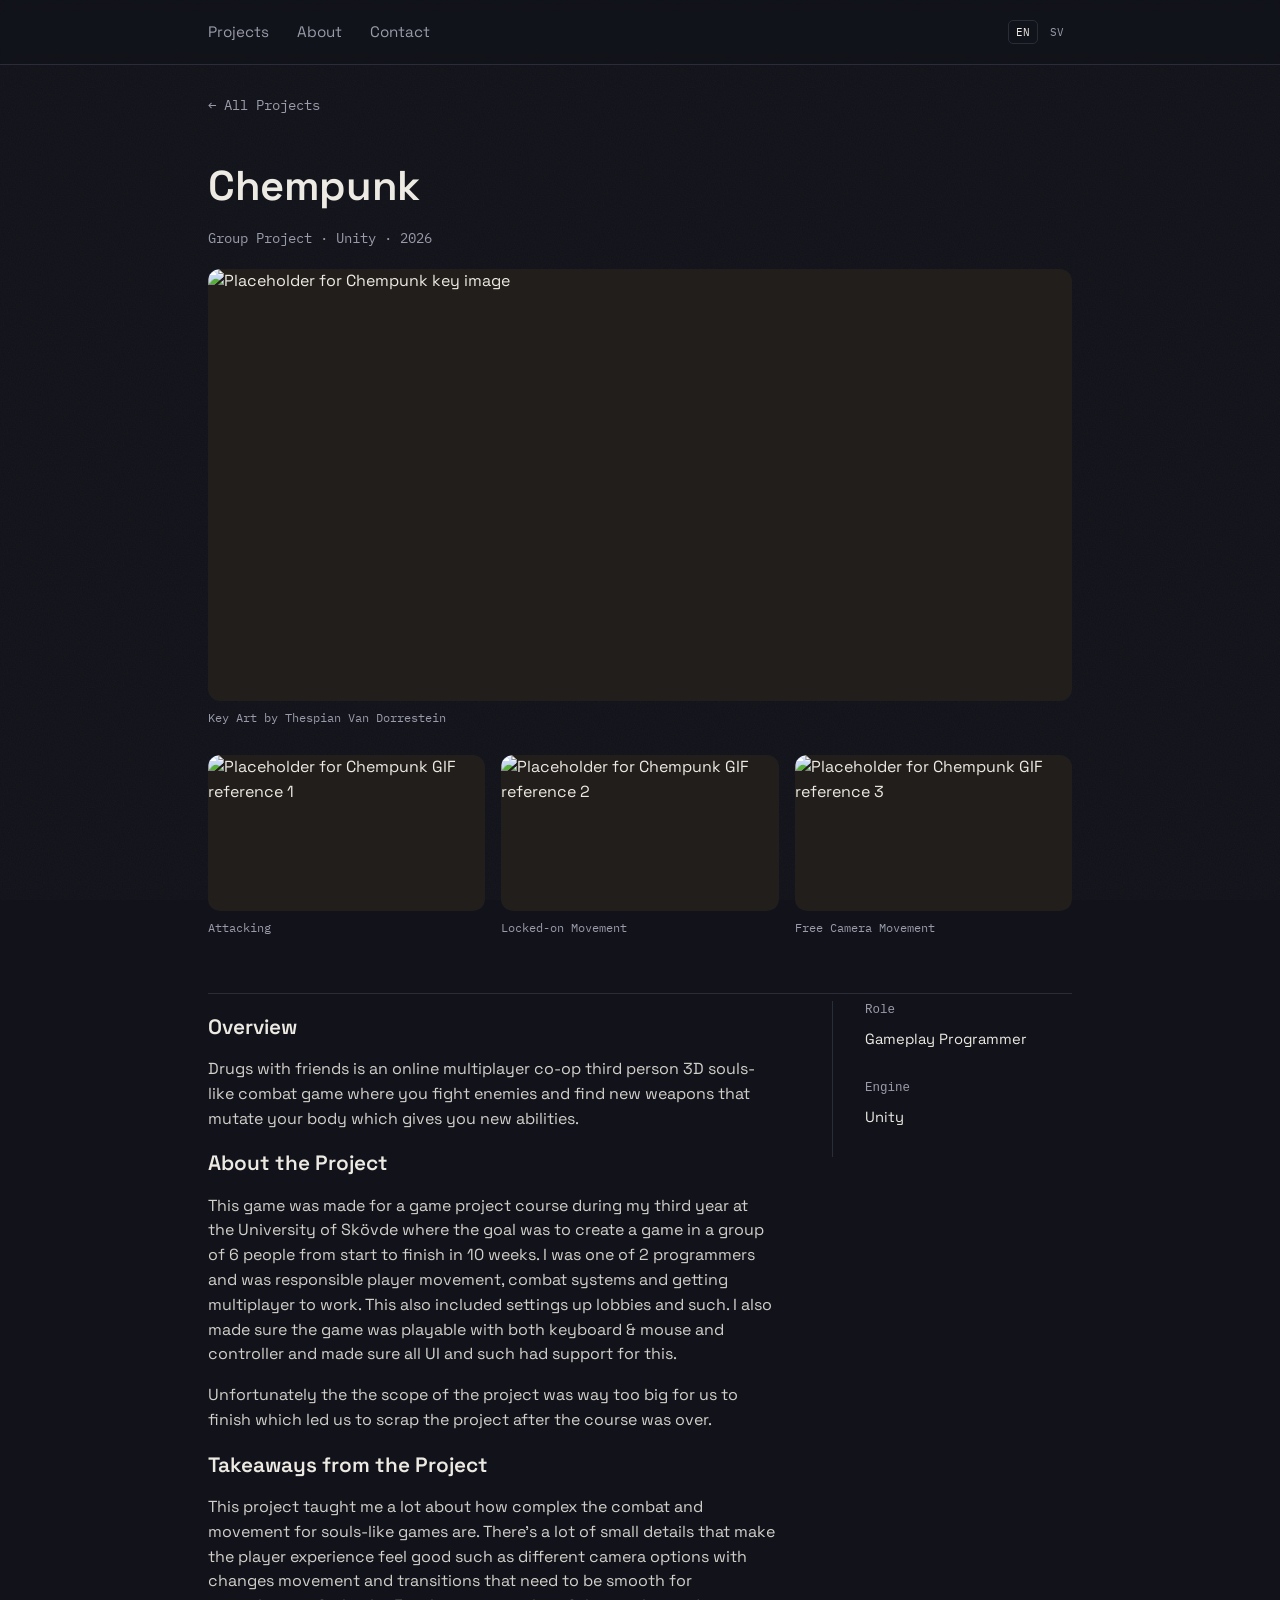
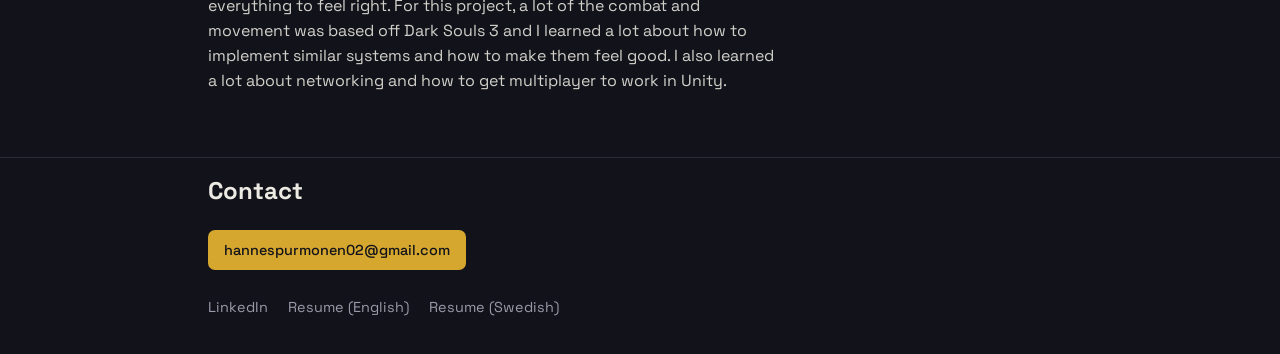
==== commit 24ed6f70: "Text improvements" ====
--- a/chempunk.html
+++ b/chempunk.html
@@ -38,7 +38,7 @@
     <section class="chempunk-media wrap" aria-label="Chempunk media references">
       <figure class="chempunk-feature">
         <img class="chempunk-media-image chempunk-feature-image" src="images/cheamheadsthumbnail.png" alt="Placeholder for Chempunk key image">
-        <figcaption>Key image</figcaption>
+        <figcaption>Key Art by Thespian Van Dorrestein</figcaption>
       </figure>
       <div class="chempunk-gif-grid">
         <figure class="chempunk-gif">
--- a/style.css
+++ b/style.css
@@ -595,6 +595,17 @@
   display: grid;
   grid-template-columns: 1fr 240px;
   gap: 56px;
+  border-top: 1px solid var(--line);
+}
+.windward-page .detail-body{
+  border-top: none;
+}
+.windward-page .detail-body::before{
+  content: "";
+  position: absolute;
+  top: 0;
+  left: 28px;
+  right: 28px;
   border-top: 1px solid var(--line);
 }
 .chempunk-body{
